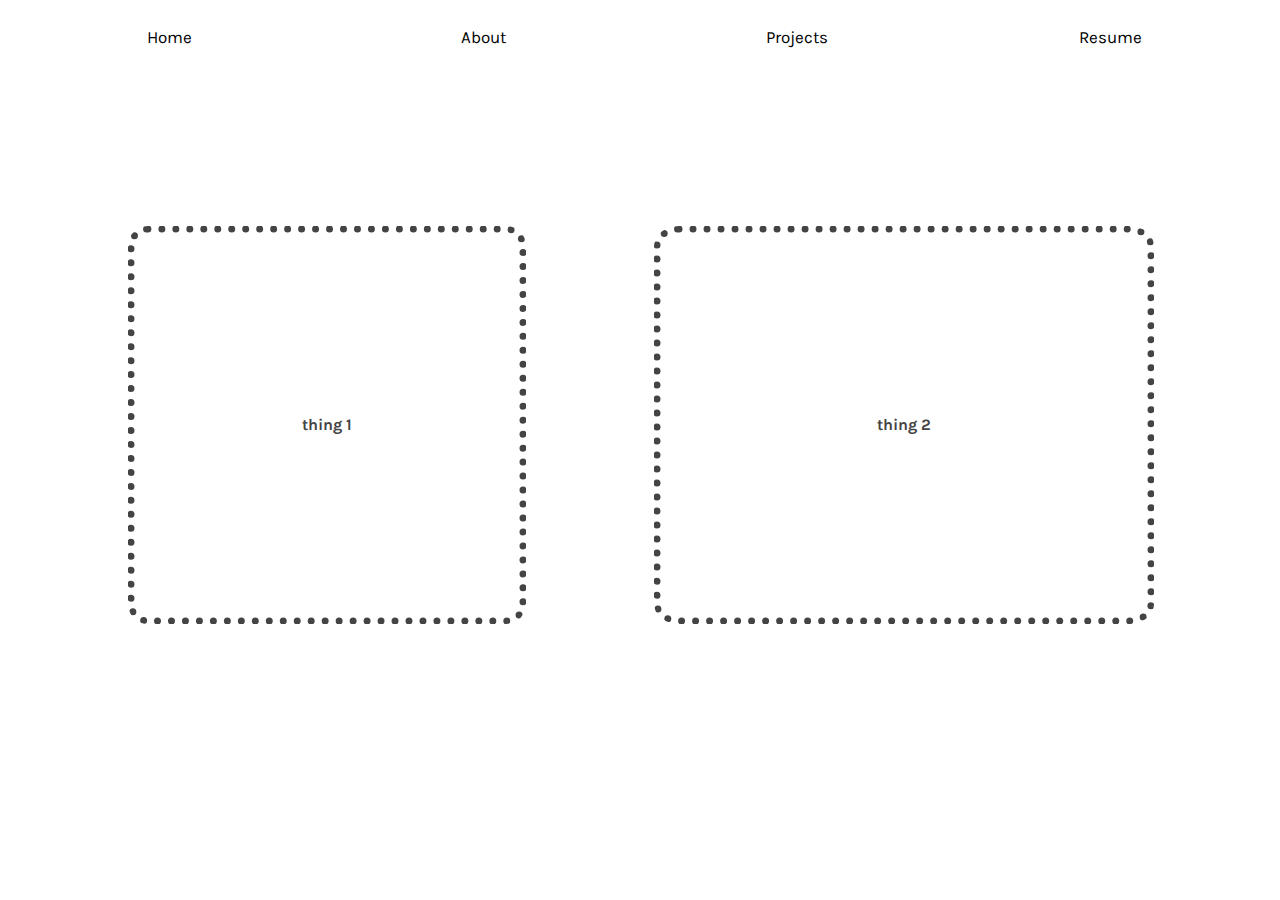
==== about.html @ d0ffed84 "initial commit" ====
<!DOCTYPE html>
<html lang="en">
<head>
    <meta charset="UTF-8">
    <meta name="viewport" content="width=device-width, initial-scale=1.0">
    <meta http-equiv="X-UA-Compatible" content="ie=edge">
    <link rel="stylesheet" href="styles.css">
    <link rel="stylesheet" href="https://cdnjs.cloudflare.com/ajax/libs/font-awesome/4.7.0/css/font-awesome.min.css">
    <link href="https://fonts.googleapis.com/css?family=Montserrat&display=swap" rel="stylesheet">
    <title>Document</title>
</head>
<body>

    <div class="topnav" id="myTopnav">
        <a href="index.html">Home</a>
        <a href="about.html">About</a>
        <a href="projects.html">Projects</a>
        <a href="Stephanie Chen Resume Summer 2020.pdf" target="_blank">Resume
        </a>
        <a href="javascript:void(0);" class="icon" onclick="myFunction()">
          <i class="fa fa-bars"></i>
        </a>
      </div>

    <div>
    <div class="flex-container">

        <div class="flex-item" style="margin: 5%; margin-left: 10%;">thing 1</div>
        <div class="flex-item" style="margin: 5%; width: 38%;">thing 2</div>
    
        </div>
    </div>
    </div>

    <div class="space">

    </div>
   
    
</body>
</html>
---- styles.css ----
@import url('https://fonts.googleapis.com/css?family=Karla&display=swap');
@import url('https://fonts.googleapis.com/css?family=Work+Sans:400,700&display=swap');

html, body, div, span, applet, object,
iframe, h1, h2, h3, h4, h5, h6, p, blockquote,
pre, a, abbr, acronym, address, big, cite,
code, del, dfn, em, img, ins, kbd, q, s, samp,
small, strike, strong, sub, sup, tt, var, b,
u, i, center, dl, dt, dd, ol, ul, li, fieldset,
form, label, legend, table, caption, tbody,
tfoot, thead, tr, th, td, article, aside,
canvas, details, embed, figure, figcaption,
footer, header, hgroup, menu, nav, output, ruby,
section, summary, time, mark, audio, video {
	font-family: 'Karla', -apple-system, BlinkMacSystemFont, "Segoe UI", "Roboto", "Oxygen",
    "Ubuntu", "Cantarell", "Fira Sans", "Droid Sans", "Helvetica Neue",
    sans-serif;
    padding: 0px;
    margin:0px;
}

article, aside, details, figcaption, figure,
footer, header, hgroup, menu, nav, section {
	display: block;}

html {
    padding: 0px;
    margin: 0px;
}

.words {
    font-size: 20px;
}

body {
    line-height: 1;
    padding: 0px;
}

ol, ul {
	list-style: none;
}

.flex-container {
    /* flex layout context */
    display: flex;
    flex-direction: row;
    flex-wrap: wrap;
    /* justify-content: space-around; */
}


.flex-item {
    margin: 1.1%;
    width: 30%;
    height: 30vw;
    margin-top: 10px;
    border-radius: 5%;
    border-style: dotted; 
    border-width: 0.2cm;

    line-height: 40px;
    color: #444444;
    font-weight: bold;
    text-align: center;
    display: flex;
    flex-direction: column;
    justify-content: center;
    transition: 0.5s;
    
}

#moody.flex-item:hover {
  background-color: #d3f6f3;
}

#mentr.flex-item:hover {
  background-color: #fee9b2;
}

#husky.flex-item:hover {
  background-color: #fbd1b7;
}


#about { 
  margin: 5%;
  width: 40%;
  margin-top: 25px;
}

.flex-item-picture {
    margin: 5%;
    width: 30%;
    height: 500px;
    margin-top: 15px;

    line-height: 100px;
    display: flex;
    flex-direction: column;
    justify-content: center;
}

.flex-item-hello {
    margin: 5%;
    width: 50%;
    height: 500px;
    margin-top: 15px;
    color: black;
    text-align: center;
    display: flex;
    flex-direction: column;
    justify-content: center;
}

.space {
    height: 100px;
}

body {
    margin: 0;
    font-family: Arial, Helvetica, sans-serif;
  }
  
  .topnav {
    margin: 1.5% 1% 2% 1%;
    overflow: hidden;
    background-color:white;
    margin-bottom: 100px;
  }
  
  .topnav a {
    float: left;
    display: block;
    color:black;
    text-align: center;
    padding-top: 10px;
    padding-bottom: 16px;
    text-decoration: none;
    font-size: 17px;
    width: 25%;
  }
  
  .topnav a:hover {
    color: goldenrod;
  }
  
  .topnav a.active {
    color: black;
    background-color: #fffbbe;
    border-radius: 2em;
  }
  
  .topnav .icon {
    display: none;
  }
  
  @media screen and (max-width: 600px) {
    .topnav a:not(:first-child) {display: none;}
    .topnav a.icon {
      float: right;
      display: block;
    }
    .flex-container {
      flex-direction: column;
    }
    .flex-item {
      width: 98%;
    }
  }
  
  @media screen and (max-width: 600px) {
    .topnav.responsive {position: relative;}
    .topnav.responsive .icon {
      position: absolute;
      right: 0;
      top: 0;
    }
    .topnav.responsive a {
      float: none;
      display: block;
      text-align: left;
    }
  }

  img {
    margin-top: 50px;
    height: 120%;
    width: 80%;
  }

  .center {
    display: block;
    margin-left: auto;
    margin-right: auto;
    background-size: cover;
  }

  .fill {
    overflow: hidden;
    background-size: contain;
    background-position: center;
    background-repeat: no-repeat;
    background-image: url('images/name.png');
    width: 100%;
    height: 200px;
  }

  .cloud {
    background-image: url('images/cloud.png');
    width: 40%;
    height: 40%;
    padding: 10px;
    overflow: hidden;
    background-size: contain;
    background-position: top right;
    background-repeat: no-repeat;
    
  }


  /* button from SASS */

  
  a {
    text-decoration: none;
    color: inherit; }
  
  .cta {
    position: relative;
    margin: auto;
    padding: 19px 22px;
    transition: all 0.2s ease; }
    .cta:before {
      content: "";
      position: absolute;
      top: 0;
      left: 0;
      display: block;
      border-radius: 28px;
      background: #fffbbe;
      width: 56px;
      height: 56px;
      transition: all 0.3s ease; }
    .cta span {
      position: relative;
      font-size: 16px;
      line-height: 18px;
      font-weight: 900;
      letter-spacing: 0.25em;
      text-transform: uppercase;
      vertical-align: middle; }
    .cta svg {
      position: relative;
      top: 0;
      margin-left: 10px;
      fill: none;
      stroke-linecap: round;
      stroke-linejoin: round;
      stroke: #111;
      stroke-width: 2;
      transform: translateX(-5px);
      transition: all 0.3s ease; }
    .cta:hover:before {
      width: 100%;
      background: #ffe196; }
    .cta:hover svg {
      transform: translateX(0); }
    .cta:active {
      transform: scale(0.96); }

      
    /* end button */

  button {
    width: 100px;
    justify-content: center;
    position: relative;
  }
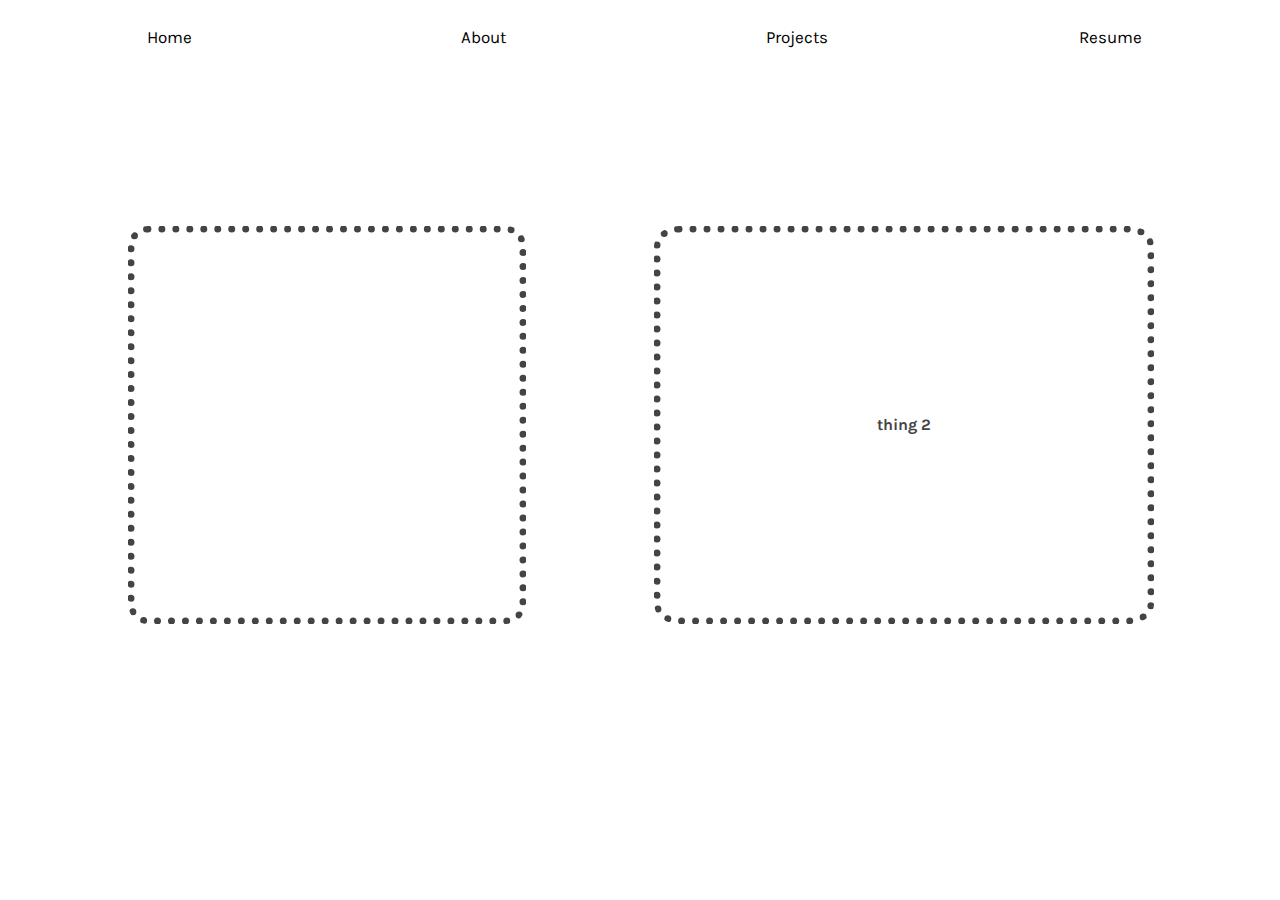
==== commit 968b56c2: "media screen 600px" ====
--- a/about.html
+++ b/about.html
@@ -25,7 +25,9 @@
     <div>
     <div class="flex-container">
 
-        <div class="flex-item" style="margin: 5%; margin-left: 10%;">thing 1</div>
+        <div class="flex-item" style="margin: 5%; margin-left: 10%;">
+        <div class="profile"></div>
+        </div>
         <div class="flex-item" style="margin: 5%; width: 38%;">thing 2</div>
     
         </div>
--- a/styles.css
+++ b/styles.css
@@ -165,8 +165,43 @@
       flex-direction: column;
     }
     .flex-item {
-      width: 98%;
-    }
+      width: 94%;
+      height: 100%;
+    }
+    .words {
+      font-size: 18px;
+    }
+    img {
+      width: 200%;
+      height: 100%;
+    }  
+    .flex-item-picture {
+      margin-top: 0px;
+      width: 80%;
+      margin-bottom: 100px;
+    }
+    .flex-item-hello {
+      width: 80%;
+      justify-content: center;
+    }
+    .flex-item-hello .hello-world {
+      text-align: center;
+      display: inline-block;
+      font-size: 13px;
+      letter-spacing: 0.8em;
+    }
+    #intro-small {
+      display: inline;
+      font-size: 16px;
+    }
+    #intro {
+      display: none;
+    }
+    
+  }
+  
+  #intro-small {
+    display: none;
   }
   
   @media screen and (max-width: 600px) {
@@ -218,6 +253,15 @@
     
   }
 
+  .profile {
+    overflow: hidden;
+    background-size: contain;
+    background-position: center;
+    background-repeat: no-repeat;
+    background-image: url('images/profile.jpg');
+    width: 100%;
+    height: 200px;
+  }
 
   /* button from SASS */
 
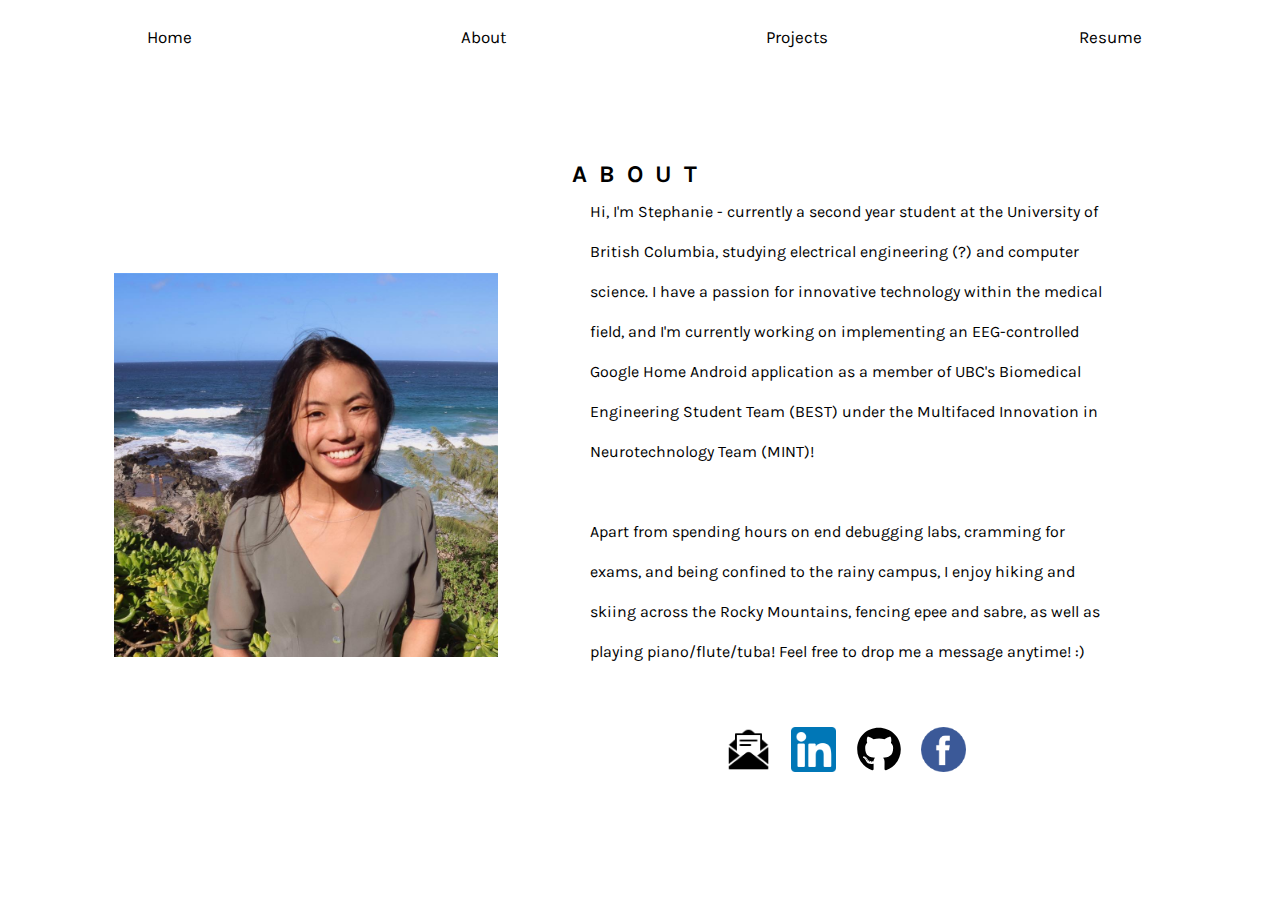
==== commit 9b156f4c: "added content to Projects page and more media screens!" ====
--- a/about.html
+++ b/about.html
@@ -5,10 +5,17 @@
     <meta name="viewport" content="width=device-width, initial-scale=1.0">
     <meta http-equiv="X-UA-Compatible" content="ie=edge">
     <link rel="stylesheet" href="styles.css">
+    <link rel="stylesheet" href="1024px.css">
+    <link rel="stylesheet" href="800px.css">
+    <link rel="stylesheet" href="600px.css">
+    <link rel="stylesheet" href="400px.css">
+
     <link rel="stylesheet" href="https://cdnjs.cloudflare.com/ajax/libs/font-awesome/4.7.0/css/font-awesome.min.css">
     <link href="https://fonts.googleapis.com/css?family=Montserrat&display=swap" rel="stylesheet">
-    <title>Document</title>
-</head>
+    <title>stephanie chen - about</title>
+    <link rel="icon" href="images/star.png">
+    <script type="text/javascript" src="script.js"></script>
+  </head>
 <body>
 
     <div class="topnav" id="myTopnav">
@@ -23,13 +30,34 @@
       </div>
 
     <div>
-    <div class="flex-container">
 
-        <div class="flex-item" style="margin: 5%; margin-left: 10%;">
+      <h2 style="text-transform: uppercase; letter-spacing: 0.5em; text-align: center; margin-bottom: 6%;">about</h2>
+
+    <div class="flex-container about">
+
+        <div class="flex-item" id="noBorder">
         <div class="profile"></div>
         </div>
-        <div class="flex-item" style="margin: 5%; width: 38%;">thing 2</div>
+        <div class="flex-item aboutPage" id="noBorder">
+
+        <div class="words" style="text-align: left; font-size: 16px; padding: 7%; width:80%;">
+          Hi, I'm Stephanie - currently a second year student at the University of British Columbia, studying electrical engineering (?)
+          and computer science. I have a passion for innovative technology within the medical field, and I'm currently working on implementing an 
+          EEG-controlled Google Home Android application as a member of UBC's Biomedical Engineering Student Team (BEST) under the Multifaced Innovation in Neurotechnology Team (MINT)!
+          <br><br>
+          Apart from spending hours on end debugging labs, cramming for exams, and being confined to the rainy campus, I enjoy hiking and skiing across the Rocky Mountains, fencing epee and sabre, 
+          as well as playing piano/flute/tuba!
+          Feel free to drop me a message anytime! :)
+        </div>
+
+        <div class = 'socialMediaDiv'>
+          <a href="mailto:stephaniejnc@outlook.com?Subject=Hey there!" target="_blank"><div class="email link"></div></a>
+          <a href="https://www.linkedin.com/in/stephaniejnc" target="_blank"><div class="linkedin link"></div></a>
+          <a href="https://github.com/stephaniejnc" target="_blank"><div class="github link"></div></a>
+          <a href="https://facebook.com/stephaniejn" target="_blank"><div class="facebook link"></div></a>
+        </div>
     
+        </div>
         </div>
     </div>
     </div>
--- a/styles.css
+++ b/styles.css
@@ -46,32 +46,85 @@
     display: flex;
     flex-direction: row;
     flex-wrap: wrap;
+    justify-content: center;
+    align-items: center;
     /* justify-content: space-around; */
 }
 
 
 .flex-item {
-    margin: 1.1%;
-    width: 30%;
-    height: 30vw;
-    margin-top: 10px;
-    border-radius: 5%;
-    border-style: dotted; 
-    border-width: 0.2cm;
-
-    line-height: 40px;
-    color: #444444;
-    font-weight: bold;
-    text-align: center;
-    display: flex;
-    flex-direction: column;
-    justify-content: center;
-    transition: 0.5s;
-    
-}
+  margin: 1.1%;
+  width: 30%;
+  height: 30vw;
+  margin-top: 10px;
+  border-radius: 5%;
+  border-color: #fee9b2;
+  border-style: double;
+  border-width: 0.2cm;
+
+  line-height: 40px;
+  text-align: center;
+  display: flex;
+  flex-direction: column;
+  justify-content: center;
+  transition: 0.5s;
+  align-items: center;
+
+}
+
+#noBorder {
+  border-style: none;
+}
+
+.link {
+  overflow: hidden;
+  background-size: contain;
+  background-position: center;
+  background-repeat: no-repeat;
+  width: 50px;
+  height: 50px;
+  margin: 10px;
+}
+
+.devpost {
+  background-image: url('http://nealrs.github.io/devpost-follow-button/icon/devpost-512.png');
+}
+
+.github {
+  background-image: url('images/github-brands.svg');
+  width: 45px;
+  height: 45px;
+}
+
+.linkedin {
+  background-image: url('images/linkedin.png');
+  width: 45px;
+  height: 45px;
+}
+
+.email {
+  background-image: url('images/email.png');
+  width: 45px;
+  height: 45px;
+}
+
+.facebook {
+  background-image: url('images/facebook.png');
+  width: 45px;
+  height: 45px;
+}
+
+#moody, #mentr, #husky {
+  color: #444444;
+  border-style: double; 
+  border-color: #fee9b2;
+  font-weight: bold;
+}
+
 
 #moody.flex-item:hover {
-  background-color: #d3f6f3;
+  background-color: #fee9b2;
+  /* background-color: #d3f6f3; */
 }
 
 #mentr.flex-item:hover {
@@ -79,7 +132,8 @@
 }
 
 #husky.flex-item:hover {
-  background-color: #fbd1b7;
+  background-color: #fee9b2;
+  /* background-color: #fbd1b7; */
 }
 
 
@@ -87,6 +141,10 @@
   margin: 5%;
   width: 40%;
   margin-top: 25px;
+}
+
+.aboutPage {
+  width: 50%;
 }
 
 .flex-item-picture {
@@ -111,6 +169,16 @@
     display: flex;
     flex-direction: column;
     justify-content: center;
+}
+
+.fill {
+  overflow: hidden;
+  background-size: contain;
+  background-position: center;
+  background-repeat: no-repeat;
+  background-image: url('images/name.png');
+  width: auto;
+  height: 200px;
 }
 
 .space {
@@ -147,75 +215,16 @@
   
   .topnav a.active {
     color: black;
-    background-color: #fffbbe;
     border-radius: 2em;
+    text-decoration: underline;
   }
   
   .topnav .icon {
     display: none;
   }
-  
-  @media screen and (max-width: 600px) {
-    .topnav a:not(:first-child) {display: none;}
-    .topnav a.icon {
-      float: right;
-      display: block;
-    }
-    .flex-container {
-      flex-direction: column;
-    }
-    .flex-item {
-      width: 94%;
-      height: 100%;
-    }
-    .words {
-      font-size: 18px;
-    }
-    img {
-      width: 200%;
-      height: 100%;
-    }  
-    .flex-item-picture {
-      margin-top: 0px;
-      width: 80%;
-      margin-bottom: 100px;
-    }
-    .flex-item-hello {
-      width: 80%;
-      justify-content: center;
-    }
-    .flex-item-hello .hello-world {
-      text-align: center;
-      display: inline-block;
-      font-size: 13px;
-      letter-spacing: 0.8em;
-    }
-    #intro-small {
-      display: inline;
-      font-size: 16px;
-    }
-    #intro {
-      display: none;
-    }
-    
-  }
-  
+
   #intro-small {
     display: none;
-  }
-  
-  @media screen and (max-width: 600px) {
-    .topnav.responsive {position: relative;}
-    .topnav.responsive .icon {
-      position: absolute;
-      right: 0;
-      top: 0;
-    }
-    .topnav.responsive a {
-      float: none;
-      display: block;
-      text-align: left;
-    }
   }
 
   img {
@@ -231,16 +240,6 @@
     background-size: cover;
   }
 
-  .fill {
-    overflow: hidden;
-    background-size: contain;
-    background-position: center;
-    background-repeat: no-repeat;
-    background-image: url('images/name.png');
-    width: 100%;
-    height: 200px;
-  }
-
   .cloud {
     background-image: url('images/cloud.png');
     width: 40%;
@@ -259,12 +258,53 @@
     background-position: center;
     background-repeat: no-repeat;
     background-image: url('images/profile.jpg');
+    width: 120%;
+    height: 150%;
+  }
+
+  .socialMediaDiv {
+    display: flex;
+    flex-direction: row;
+    justify-content: center;
+    align-items: center;
+    width: 100%
+  }
+
+  .mentrPic {
+    overflow: hidden;
+    background-size: contain;
+    background-position: center;
+    background-repeat: no-repeat;
+    background-image: url('images/mentr.png');
+    width: 50%;
+    height: 100%;
+  }
+
+  .moodyPic {
+    overflow: hidden;
+    background-size: contain;
+    background-position: center;
+    background-repeat: no-repeat;
+    background-image: url('images/moody.png');
+    /* width: 100%;
+    height: 100%; */
     width: 100%;
-    height: 200px;
+    height: 100%;
+    object-fit: fill;
+  }
+
+  .moodyProjectBox {
+    margin: 5%;
+    border-color: #c9daf9;
+  }
+
+  .mentrMedia, .moodyMedia, .huskyMedia {
+    flex-direction: row;
+    width: 38%;
   }
 
   /* button from SASS */
-
+  
   
   a {
     text-decoration: none;
@@ -320,4 +360,6 @@
     width: 100px;
     justify-content: center;
     position: relative;
-  }+  }
+
+  --- a/1024px.css
+++ b/1024px.css
@@ -0,0 +1,25 @@
+@media screen and (max-width: 1025px) {
+
+    .words {
+        font-size: 14px;
+    }
+
+    .flex-item {
+        width: 40%;
+    }
+
+    .profile {
+        background-size: cover;
+        height: 400px;
+    }
+
+    .about {
+        flex-direction: column;
+    }
+
+    .aboutPage {
+        width: 80%;
+        margin-top: 15%;
+    }
+
+}--- a/800px.css
+++ b/800px.css
@@ -0,0 +1,123 @@
+@media screen and (max-width: 800px) {
+    .topnav a:not(:first-child) {display: none;}
+    .topnav a.icon {
+      float: right;
+      display: block;
+    }
+
+    .topnav {
+        margin-bottom: 5%;
+    }
+    .flex-container {
+      flex-direction: column;
+      text-align: center;
+    }
+
+    .flex-item {
+      width: 94%;
+      height: 100%;
+      margin-top: 5%;
+      margin-bottom: 5%;
+
+    }
+
+    .profile {
+        background-size: contain;
+        height: 275px;
+      }
+
+    .words {
+      font-size: 16px;
+    }
+
+    img {
+      width: 100%;
+      height: 100%;
+    }  
+
+    .flex-item-picture {
+      margin-top: 0px;
+      width: 80%;
+      margin-bottom: 100px;
+      display: inline-block;
+    }
+
+    .flex-item-hello {
+      width: 94%;
+      height: 400px;
+      margin-left: 3%;
+      margin-right: 3%;
+      margin-bottom: 0%;
+      align-items: center;
+      /* display: inline-block; */
+    }
+
+    div {
+      background-size: contain;
+    }
+
+    .space {
+        height: 0px;
+    }
+
+    #intro {
+        margin-top: 5%;
+        margin-bottom: 5%;
+    }
+
+    .fill {
+      overflow: hidden;
+      background-position: center;
+      background-repeat: no-repeat;
+      background-image: url('images/name.png');
+      width: 80%;
+    }
+
+    .flex-item-hello .hello-world {
+      text-align: center;
+      display: inline-block;
+      font-size: 13px;
+      letter-spacing: 0.8em;
+    }
+
+    .topnav.responsive {
+      position: relative;
+    }
+    .topnav.responsive .icon {
+      position: absolute;
+      right: 0;
+      top: 0;
+    }
+    .topnav.responsive a {
+      float: none;
+      display: block;
+      text-align: left;
+      margin-left: 8%;
+    }
+
+    .mentrPic {
+        overflow: hidden;
+        background-size: contain;
+        background-position: center;
+        background-repeat: no-repeat;
+        background-image: url('images/mentr.png');
+        width: 600px;
+        height: 700px;
+    }
+  
+    .mentrMedia, .moodyMedia, .huskyMedia {
+        width: 92%;
+    }
+  
+    .mentrMedia {
+        flex-direction: row;
+    }
+  
+    .moodyProject {
+        flex-direction: column-reverse;
+    }
+  
+    .moodyProjectBox {
+        margin: 0%;
+    }
+  }--- a/600px.css
+++ b/600px.css
@@ -0,0 +1,123 @@
+@media screen and (max-width: 600px) {
+    .topnav a:not(:first-child) {display: none;}
+    .topnav a.icon {
+      float: right;
+      display: block;
+    }
+
+    .topnav {
+        margin-bottom: 5%;
+    }
+    .flex-container {
+      flex-direction: column;
+      text-align: center;
+    }
+
+    .flex-item {
+      width: 94%;
+      height: 100%;
+      margin-top: 5%;
+      margin-bottom: 5%;
+
+    }
+
+    .profile {
+        background-size: contain;
+        height: 275px;
+      }
+
+    .words {
+      font-size: 16px;
+    }
+
+    img {
+      width: 100%;
+      height: 100%;
+    }  
+
+    .flex-item-picture {
+      margin-top: 0px;
+      width: 80%;
+      margin-bottom: 100px;
+      display: inline-block;
+    }
+
+    .flex-item-hello {
+      width: 94%;
+      height: 400px;
+      margin-left: 3%;
+      margin-right: 3%;
+      margin-bottom: 0%;
+      align-items: center;
+      /* display: inline-block; */
+    }
+
+    div {
+      background-size: contain;
+    }
+
+    .space {
+        height: 0px;
+    }
+
+    #intro {
+        margin-top: 5%;
+        margin-bottom: 5%;
+    }
+
+    .fill {
+      overflow: hidden;
+      background-position: center;
+      background-repeat: no-repeat;
+      background-image: url('images/name.png');
+      width: 80%;
+    }
+
+    .flex-item-hello .hello-world {
+      text-align: center;
+      display: inline-block;
+      font-size: 13px;
+      letter-spacing: 0.8em;
+    }
+
+    .topnav.responsive {
+      position: relative;
+    }
+    .topnav.responsive .icon {
+      position: absolute;
+      right: 0;
+      top: 0;
+    }
+    .topnav.responsive a {
+      float: none;
+      display: block;
+      text-align: left;
+      margin-left: 8%;
+    }
+
+    .mentrPic {
+        overflow: hidden;
+        background-size: contain;
+        background-position: center;
+        background-repeat: no-repeat;
+        background-image: url('images/mentr.png');
+        width: 200px;
+        height: 400px;
+    }
+  
+    .mentrMedia, .moodyMedia, .huskyMedia {
+        width: 92%;
+    }
+  
+    .mentrMedia {
+        flex-direction: row;
+    }
+  
+    .moodyProject {
+        flex-direction: column-reverse;
+    }
+  
+    .moodyProjectBox {
+        margin: 0%;
+    }
+  }--- a/400px.css
+++ b/400px.css
@@ -0,0 +1,125 @@
+@media screen and (max-width: 400px) {
+    .topnav a:not(:first-child) {display: none;}
+    .topnav a.icon {
+      float: right;
+      display: block;
+    }
+
+    .topnav {
+        margin-bottom: 5%;
+    }
+    .flex-container {
+      flex-direction: column;
+      text-align: center;
+      align-items: center;
+    }
+    .flex-item {
+      width: 92%;
+      height: 100%;
+      margin-top: 5%;
+      margin-bottom: 5%;
+      line-height: 30px;
+
+    }
+
+    .profile {
+      background-size: contain;
+      height: 200px;
+    }
+
+    .words {
+      font-size: 15px;
+    }
+
+    img {
+      width: 100%;
+      height: 100%;
+    }  
+
+    .flex-item-picture {
+      margin-top: 0px;
+      width: 80%;
+      margin-bottom: 100px;
+      display: inline-block;
+    }
+
+    .flex-item-hello {
+      width: 94%;
+      height: 400px;
+      margin-left: 3%;
+      margin-right: 3%;
+      margin-bottom: 0%;
+      align-items: center;
+      /* display: inline-block; */
+    }
+
+    div {
+      background-size: contain;
+    }
+
+    #intro {
+        margin-top: 0%;
+        margin-bottom: 10%;
+    }
+
+    .fill {
+      overflow: hidden;
+      background-position: center;
+      background-repeat: no-repeat;
+      background-image: url('images/name.png');
+      width: 80%;
+    }
+
+    .flex-item-hello .hello-world {
+      text-align: center;
+      display: inline-block;
+      font-size: 12px;
+      letter-spacing: 0.4em;
+    }
+
+    .space {
+      height: 0px;
+    }
+
+    .topnav.responsive {
+      position: relative;
+    }
+    .topnav.responsive .icon {
+      position: absolute;
+      right: 0;
+      top: 0;
+    }
+    .topnav.responsive a {
+      float: none;
+      display: block;
+      text-align: left;
+      margin-left: 8%;
+    }
+
+    .mentrPic {
+      overflow: hidden;
+      background-size: contain;
+      background-position: center;
+      background-repeat: no-repeat;
+      background-image: url('images/mentr.png');
+      width: 200px;
+      height: 400px;
+    }
+
+    .mentrMedia, .moodyMedia, .huskyMedia {
+      width: 92%;
+    }
+
+    .mentrMedia {
+      flex-direction: row;
+    }
+
+    .moodyProject {
+      flex-direction: column-reverse;
+    }
+
+    .moodyProjectBox {
+      margin: 0%;
+    }
+
+  }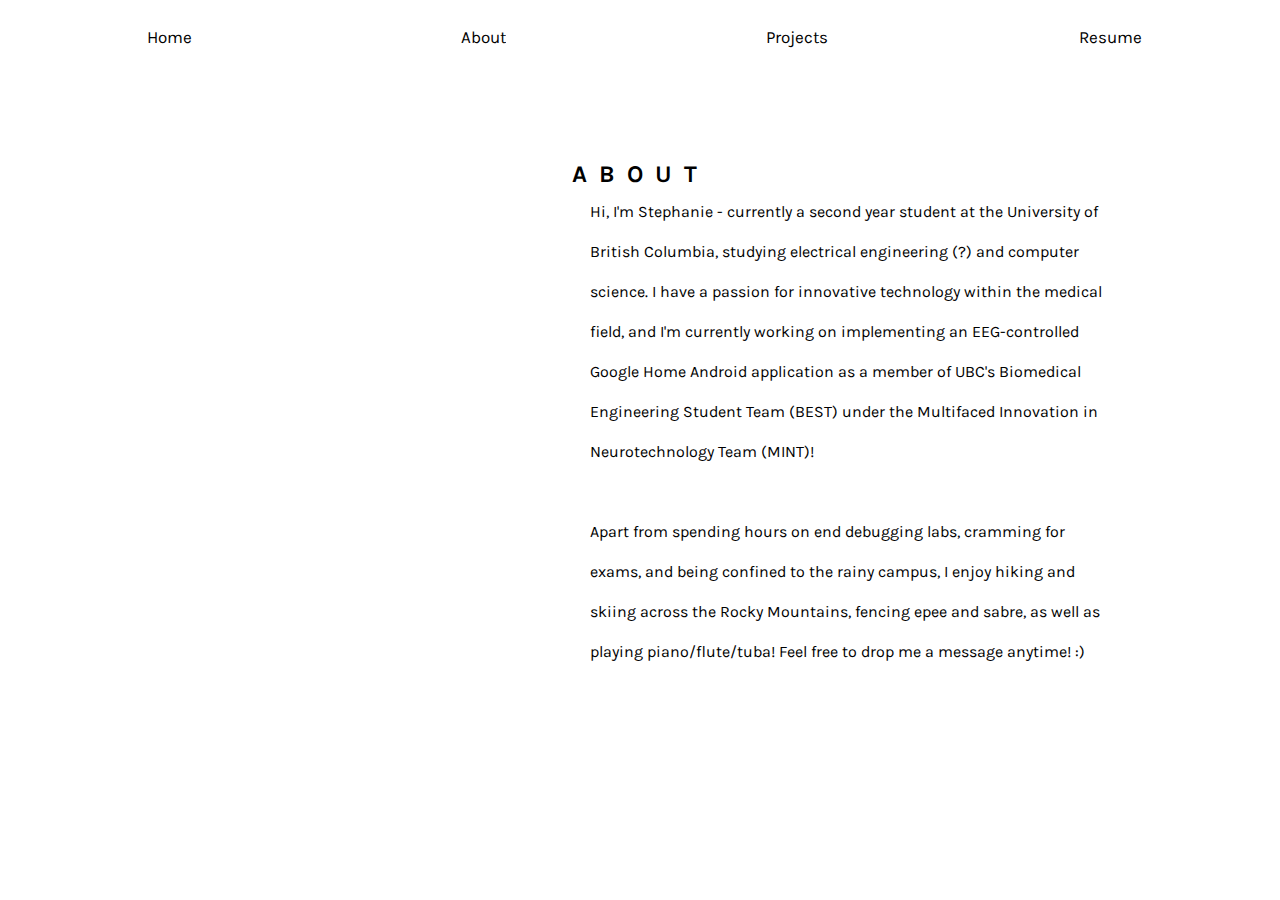
==== commit 35a555f6: "added css folder" ====
--- a/about.html
+++ b/about.html
@@ -4,11 +4,11 @@
     <meta charset="UTF-8">
     <meta name="viewport" content="width=device-width, initial-scale=1.0">
     <meta http-equiv="X-UA-Compatible" content="ie=edge">
-    <link rel="stylesheet" href="styles.css">
-    <link rel="stylesheet" href="1024px.css">
-    <link rel="stylesheet" href="800px.css">
-    <link rel="stylesheet" href="600px.css">
-    <link rel="stylesheet" href="400px.css">
+    <link rel="stylesheet" href="css/styles.css">
+    <link rel="stylesheet" href="css/1024px.css">
+    <link rel="stylesheet" href="css/800px.css">
+    <link rel="stylesheet" href="css/600px.css">
+    <link rel="stylesheet" href="css/400px.css">
 
     <link rel="stylesheet" href="https://cdnjs.cloudflare.com/ajax/libs/font-awesome/4.7.0/css/font-awesome.min.css">
     <link href="https://fonts.googleapis.com/css?family=Montserrat&display=swap" rel="stylesheet">
--- a/css/styles.css
+++ b/css/styles.css
@@ -0,0 +1,365 @@
+@import url('https://fonts.googleapis.com/css?family=Karla&display=swap');
+@import url('https://fonts.googleapis.com/css?family=Work+Sans:400,700&display=swap');
+
+html, body, div, span, applet, object,
+iframe, h1, h2, h3, h4, h5, h6, p, blockquote,
+pre, a, abbr, acronym, address, big, cite,
+code, del, dfn, em, img, ins, kbd, q, s, samp,
+small, strike, strong, sub, sup, tt, var, b,
+u, i, center, dl, dt, dd, ol, ul, li, fieldset,
+form, label, legend, table, caption, tbody,
+tfoot, thead, tr, th, td, article, aside,
+canvas, details, embed, figure, figcaption,
+footer, header, hgroup, menu, nav, output, ruby,
+section, summary, time, mark, audio, video {
+	font-family: 'Karla', -apple-system, BlinkMacSystemFont, "Segoe UI", "Roboto", "Oxygen",
+    "Ubuntu", "Cantarell", "Fira Sans", "Droid Sans", "Helvetica Neue",
+    sans-serif;
+    padding: 0px;
+    margin:0px;
+}
+
+article, aside, details, figcaption, figure,
+footer, header, hgroup, menu, nav, section {
+	display: block;}
+
+html {
+    padding: 0px;
+    margin: 0px;
+}
+
+.words {
+    font-size: 20px;
+}
+
+body {
+    line-height: 1;
+    padding: 0px;
+}
+
+ol, ul {
+	list-style: none;
+}
+
+.flex-container {
+    /* flex layout context */
+    display: flex;
+    flex-direction: row;
+    flex-wrap: wrap;
+    justify-content: center;
+    align-items: center;
+    /* justify-content: space-around; */
+}
+
+
+.flex-item {
+  margin: 1.1%;
+  width: 30%;
+  height: 30vw;
+  margin-top: 10px;
+  border-radius: 5%;
+  border-color: #fee9b2;
+  border-style: double;
+  border-width: 0.2cm;
+
+  line-height: 40px;
+  text-align: center;
+  display: flex;
+  flex-direction: column;
+  justify-content: center;
+  transition: 0.5s;
+  align-items: center;
+
+}
+
+#noBorder {
+  border-style: none;
+}
+
+.link {
+  overflow: hidden;
+  background-size: contain;
+  background-position: center;
+  background-repeat: no-repeat;
+  width: 50px;
+  height: 50px;
+  margin: 10px;
+}
+
+.devpost {
+  background-image: url('http://nealrs.github.io/devpost-follow-button/icon/devpost-512.png');
+}
+
+.github {
+  background-image: url('images/github-brands.svg');
+  width: 45px;
+  height: 45px;
+}
+
+.linkedin {
+  background-image: url('images/linkedin.png');
+  width: 45px;
+  height: 45px;
+}
+
+.email {
+  background-image: url('images/email.png');
+  width: 45px;
+  height: 45px;
+}
+
+.facebook {
+  background-image: url('images/facebook.png');
+  width: 45px;
+  height: 45px;
+}
+
+#moody, #mentr, #husky {
+  color: #444444;
+  border-style: double; 
+  border-color: #fee9b2;
+  font-weight: bold;
+}
+
+
+#moody.flex-item:hover {
+  background-color: #fee9b2;
+  /* background-color: #d3f6f3; */
+}
+
+#mentr.flex-item:hover {
+  background-color: #fee9b2;
+}
+
+#husky.flex-item:hover {
+  background-color: #fee9b2;
+  /* background-color: #fbd1b7; */
+}
+
+
+#about { 
+  margin: 5%;
+  width: 40%;
+  margin-top: 25px;
+}
+
+.aboutPage {
+  width: 50%;
+}
+
+.flex-item-picture {
+    margin: 5%;
+    width: 30%;
+    height: 500px;
+    margin-top: 15px;
+
+    line-height: 100px;
+    display: flex;
+    flex-direction: column;
+    justify-content: center;
+}
+
+.flex-item-hello {
+    margin: 5%;
+    width: 50%;
+    height: 500px;
+    margin-top: 15px;
+    color: black;
+    text-align: center;
+    display: flex;
+    flex-direction: column;
+    justify-content: center;
+}
+
+.fill {
+  overflow: hidden;
+  background-size: contain;
+  background-position: center;
+  background-repeat: no-repeat;
+  background-image: url('images/name.png');
+  width: auto;
+  height: 200px;
+}
+
+.space {
+    height: 100px;
+}
+
+body {
+    margin: 0;
+    font-family: Arial, Helvetica, sans-serif;
+  }
+  
+  .topnav {
+    margin: 1.5% 1% 2% 1%;
+    overflow: hidden;
+    background-color:white;
+    margin-bottom: 100px;
+  }
+  
+  .topnav a {
+    float: left;
+    display: block;
+    color:black;
+    text-align: center;
+    padding-top: 10px;
+    padding-bottom: 16px;
+    text-decoration: none;
+    font-size: 17px;
+    width: 25%;
+  }
+  
+  .topnav a:hover {
+    color: goldenrod;
+  }
+  
+  .topnav a.active {
+    color: black;
+    border-radius: 2em;
+    text-decoration: underline;
+  }
+  
+  .topnav .icon {
+    display: none;
+  }
+
+  #intro-small {
+    display: none;
+  }
+
+  img {
+    margin-top: 50px;
+    height: 120%;
+    width: 80%;
+  }
+
+  .center {
+    display: block;
+    margin-left: auto;
+    margin-right: auto;
+    background-size: cover;
+  }
+
+  .cloud {
+    background-image: url('images/cloud.png');
+    width: 40%;
+    height: 40%;
+    padding: 10px;
+    overflow: hidden;
+    background-size: contain;
+    background-position: top right;
+    background-repeat: no-repeat;
+    
+  }
+
+  .profile {
+    overflow: hidden;
+    background-size: contain;
+    background-position: center;
+    background-repeat: no-repeat;
+    background-image: url('images/profile.jpg');
+    width: 120%;
+    height: 150%;
+  }
+
+  .socialMediaDiv {
+    display: flex;
+    flex-direction: row;
+    justify-content: center;
+    align-items: center;
+    width: 100%
+  }
+
+  .mentrPic {
+    overflow: hidden;
+    background-size: contain;
+    background-position: center;
+    background-repeat: no-repeat;
+    background-image: url('images/mentr.png');
+    width: 50%;
+    height: 100%;
+  }
+
+  .moodyPic {
+    overflow: hidden;
+    background-size: contain;
+    background-position: center;
+    background-repeat: no-repeat;
+    background-image: url('images/moody.png');
+    /* width: 100%;
+    height: 100%; */
+    width: 100%;
+    height: 100%;
+    object-fit: fill;
+  }
+
+  .moodyProjectBox {
+    margin: 5%;
+    border-color: #c9daf9;
+  }
+
+  .mentrMedia, .moodyMedia, .huskyMedia {
+    flex-direction: row;
+    width: 38%;
+  }
+
+  /* button from SASS */
+  
+  
+  a {
+    text-decoration: none;
+    color: inherit; }
+  
+  .cta {
+    position: relative;
+    margin: auto;
+    padding: 19px 22px;
+    transition: all 0.2s ease; }
+    .cta:before {
+      content: "";
+      position: absolute;
+      top: 0;
+      left: 0;
+      display: block;
+      border-radius: 28px;
+      background: #fffbbe;
+      width: 56px;
+      height: 56px;
+      transition: all 0.3s ease; }
+    .cta span {
+      position: relative;
+      font-size: 16px;
+      line-height: 18px;
+      font-weight: 900;
+      letter-spacing: 0.25em;
+      text-transform: uppercase;
+      vertical-align: middle; }
+    .cta svg {
+      position: relative;
+      top: 0;
+      margin-left: 10px;
+      fill: none;
+      stroke-linecap: round;
+      stroke-linejoin: round;
+      stroke: #111;
+      stroke-width: 2;
+      transform: translateX(-5px);
+      transition: all 0.3s ease; }
+    .cta:hover:before {
+      width: 100%;
+      background: #ffe196; }
+    .cta:hover svg {
+      transform: translateX(0); }
+    .cta:active {
+      transform: scale(0.96); }
+
+      
+    /* end button */
+
+  button {
+    width: 100px;
+    justify-content: center;
+    position: relative;
+  }
+
+  --- a/css/1024px.css
+++ b/css/1024px.css
@@ -0,0 +1,25 @@
+@media screen and (max-width: 1025px) {
+
+    .words {
+        font-size: 14px;
+    }
+
+    .flex-item {
+        width: 40%;
+    }
+
+    .profile {
+        background-size: cover;
+        height: 400px;
+    }
+
+    .about {
+        flex-direction: column;
+    }
+
+    .aboutPage {
+        width: 80%;
+        margin-top: 15%;
+    }
+
+}--- a/css/800px.css
+++ b/css/800px.css
@@ -0,0 +1,123 @@
+@media screen and (max-width: 800px) {
+    .topnav a:not(:first-child) {display: none;}
+    .topnav a.icon {
+      float: right;
+      display: block;
+    }
+
+    .topnav {
+        margin-bottom: 5%;
+    }
+    .flex-container {
+      flex-direction: column;
+      text-align: center;
+    }
+
+    .flex-item {
+      width: 94%;
+      height: 100%;
+      margin-top: 5%;
+      margin-bottom: 5%;
+
+    }
+
+    .profile {
+        background-size: contain;
+        height: 275px;
+      }
+
+    .words {
+      font-size: 16px;
+    }
+
+    img {
+      width: 100%;
+      height: 100%;
+    }  
+
+    .flex-item-picture {
+      margin-top: 0px;
+      width: 80%;
+      margin-bottom: 100px;
+      display: inline-block;
+    }
+
+    .flex-item-hello {
+      width: 94%;
+      height: 400px;
+      margin-left: 3%;
+      margin-right: 3%;
+      margin-bottom: 0%;
+      align-items: center;
+      /* display: inline-block; */
+    }
+
+    div {
+      background-size: contain;
+    }
+
+    .space {
+        height: 0px;
+    }
+
+    #intro {
+        margin-top: 5%;
+        margin-bottom: 5%;
+    }
+
+    .fill {
+      overflow: hidden;
+      background-position: center;
+      background-repeat: no-repeat;
+      background-image: url('images/name.png');
+      width: 80%;
+    }
+
+    .flex-item-hello .hello-world {
+      text-align: center;
+      display: inline-block;
+      font-size: 13px;
+      letter-spacing: 0.8em;
+    }
+
+    .topnav.responsive {
+      position: relative;
+    }
+    .topnav.responsive .icon {
+      position: absolute;
+      right: 0;
+      top: 0;
+    }
+    .topnav.responsive a {
+      float: none;
+      display: block;
+      text-align: left;
+      margin-left: 8%;
+    }
+
+    .mentrPic {
+        overflow: hidden;
+        background-size: contain;
+        background-position: center;
+        background-repeat: no-repeat;
+        background-image: url('images/mentr.png');
+        width: 600px;
+        height: 700px;
+    }
+  
+    .mentrMedia, .moodyMedia, .huskyMedia {
+        width: 92%;
+    }
+  
+    .mentrMedia {
+        flex-direction: row;
+    }
+  
+    .moodyProject {
+        flex-direction: column-reverse;
+    }
+  
+    .moodyProjectBox {
+        margin: 0%;
+    }
+  }--- a/css/600px.css
+++ b/css/600px.css
@@ -0,0 +1,123 @@
+@media screen and (max-width: 600px) {
+    .topnav a:not(:first-child) {display: none;}
+    .topnav a.icon {
+      float: right;
+      display: block;
+    }
+
+    .topnav {
+        margin-bottom: 5%;
+    }
+    .flex-container {
+      flex-direction: column;
+      text-align: center;
+    }
+
+    .flex-item {
+      width: 94%;
+      height: 100%;
+      margin-top: 5%;
+      margin-bottom: 5%;
+
+    }
+
+    .profile {
+        background-size: contain;
+        height: 275px;
+      }
+
+    .words {
+      font-size: 16px;
+    }
+
+    img {
+      width: 100%;
+      height: 100%;
+    }  
+
+    .flex-item-picture {
+      margin-top: 0px;
+      width: 80%;
+      margin-bottom: 100px;
+      display: inline-block;
+    }
+
+    .flex-item-hello {
+      width: 94%;
+      height: 400px;
+      margin-left: 3%;
+      margin-right: 3%;
+      margin-bottom: 0%;
+      align-items: center;
+      /* display: inline-block; */
+    }
+
+    div {
+      background-size: contain;
+    }
+
+    .space {
+        height: 0px;
+    }
+
+    #intro {
+        margin-top: 5%;
+        margin-bottom: 5%;
+    }
+
+    .fill {
+      overflow: hidden;
+      background-position: center;
+      background-repeat: no-repeat;
+      background-image: url('images/name.png');
+      width: 80%;
+    }
+
+    .flex-item-hello .hello-world {
+      text-align: center;
+      display: inline-block;
+      font-size: 13px;
+      letter-spacing: 0.8em;
+    }
+
+    .topnav.responsive {
+      position: relative;
+    }
+    .topnav.responsive .icon {
+      position: absolute;
+      right: 0;
+      top: 0;
+    }
+    .topnav.responsive a {
+      float: none;
+      display: block;
+      text-align: left;
+      margin-left: 8%;
+    }
+
+    .mentrPic {
+        overflow: hidden;
+        background-size: contain;
+        background-position: center;
+        background-repeat: no-repeat;
+        background-image: url('images/mentr.png');
+        width: 200px;
+        height: 400px;
+    }
+  
+    .mentrMedia, .moodyMedia, .huskyMedia {
+        width: 92%;
+    }
+  
+    .mentrMedia {
+        flex-direction: row;
+    }
+  
+    .moodyProject {
+        flex-direction: column-reverse;
+    }
+  
+    .moodyProjectBox {
+        margin: 0%;
+    }
+  }--- a/css/400px.css
+++ b/css/400px.css
@@ -0,0 +1,125 @@
+@media screen and (max-width: 400px) {
+    .topnav a:not(:first-child) {display: none;}
+    .topnav a.icon {
+      float: right;
+      display: block;
+    }
+
+    .topnav {
+        margin-bottom: 5%;
+    }
+    .flex-container {
+      flex-direction: column;
+      text-align: center;
+      align-items: center;
+    }
+    .flex-item {
+      width: 92%;
+      height: 100%;
+      margin-top: 5%;
+      margin-bottom: 5%;
+      line-height: 30px;
+
+    }
+
+    .profile {
+      background-size: contain;
+      height: 200px;
+    }
+
+    .words {
+      font-size: 15px;
+    }
+
+    img {
+      width: 100%;
+      height: 100%;
+    }  
+
+    .flex-item-picture {
+      margin-top: 0px;
+      width: 80%;
+      margin-bottom: 100px;
+      display: inline-block;
+    }
+
+    .flex-item-hello {
+      width: 94%;
+      height: 400px;
+      margin-left: 3%;
+      margin-right: 3%;
+      margin-bottom: 0%;
+      align-items: center;
+      /* display: inline-block; */
+    }
+
+    div {
+      background-size: contain;
+    }
+
+    #intro {
+        margin-top: 0%;
+        margin-bottom: 10%;
+    }
+
+    .fill {
+      overflow: hidden;
+      background-position: center;
+      background-repeat: no-repeat;
+      background-image: url('images/name.png');
+      width: 80%;
+    }
+
+    .flex-item-hello .hello-world {
+      text-align: center;
+      display: inline-block;
+      font-size: 12px;
+      letter-spacing: 0.4em;
+    }
+
+    .space {
+      height: 0px;
+    }
+
+    .topnav.responsive {
+      position: relative;
+    }
+    .topnav.responsive .icon {
+      position: absolute;
+      right: 0;
+      top: 0;
+    }
+    .topnav.responsive a {
+      float: none;
+      display: block;
+      text-align: left;
+      margin-left: 8%;
+    }
+
+    .mentrPic {
+      overflow: hidden;
+      background-size: contain;
+      background-position: center;
+      background-repeat: no-repeat;
+      background-image: url('images/mentr.png');
+      width: 200px;
+      height: 400px;
+    }
+
+    .mentrMedia, .moodyMedia, .huskyMedia {
+      width: 92%;
+    }
+
+    .mentrMedia {
+      flex-direction: row;
+    }
+
+    .moodyProject {
+      flex-direction: column-reverse;
+    }
+
+    .moodyProjectBox {
+      margin: 0%;
+    }
+
+  }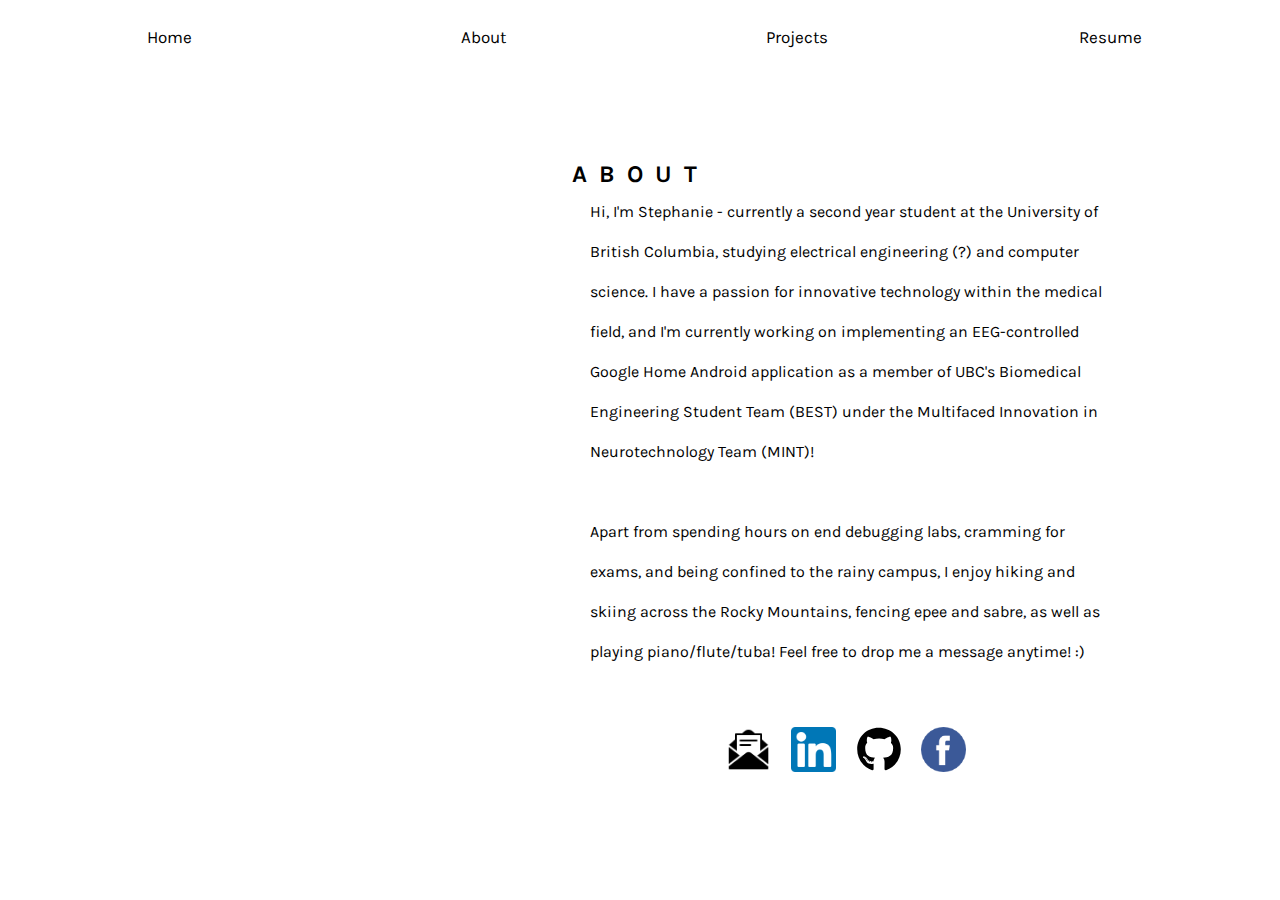
==== commit e1997ccd: "temporarily remove css folder" ====
--- a/about.html
+++ b/about.html
@@ -4,11 +4,11 @@
     <meta charset="UTF-8">
     <meta name="viewport" content="width=device-width, initial-scale=1.0">
     <meta http-equiv="X-UA-Compatible" content="ie=edge">
-    <link rel="stylesheet" href="css/styles.css">
-    <link rel="stylesheet" href="css/1024px.css">
-    <link rel="stylesheet" href="css/800px.css">
-    <link rel="stylesheet" href="css/600px.css">
-    <link rel="stylesheet" href="css/400px.css">
+    <link rel="stylesheet" href="styles.css">
+    <link rel="stylesheet" href="1024px.css">
+    <link rel="stylesheet" href="800px.css">
+    <link rel="stylesheet" href="600px.css">
+    <link rel="stylesheet" href="400px.css">
 
     <link rel="stylesheet" href="https://cdnjs.cloudflare.com/ajax/libs/font-awesome/4.7.0/css/font-awesome.min.css">
     <link href="https://fonts.googleapis.com/css?family=Montserrat&display=swap" rel="stylesheet">
--- a/styles.css
+++ b/styles.css
@@ -0,0 +1,365 @@
+@import url('https://fonts.googleapis.com/css?family=Karla&display=swap');
+@import url('https://fonts.googleapis.com/css?family=Work+Sans:400,700&display=swap');
+
+html, body, div, span, applet, object,
+iframe, h1, h2, h3, h4, h5, h6, p, blockquote,
+pre, a, abbr, acronym, address, big, cite,
+code, del, dfn, em, img, ins, kbd, q, s, samp,
+small, strike, strong, sub, sup, tt, var, b,
+u, i, center, dl, dt, dd, ol, ul, li, fieldset,
+form, label, legend, table, caption, tbody,
+tfoot, thead, tr, th, td, article, aside,
+canvas, details, embed, figure, figcaption,
+footer, header, hgroup, menu, nav, output, ruby,
+section, summary, time, mark, audio, video {
+	font-family: 'Karla', -apple-system, BlinkMacSystemFont, "Segoe UI", "Roboto", "Oxygen",
+    "Ubuntu", "Cantarell", "Fira Sans", "Droid Sans", "Helvetica Neue",
+    sans-serif;
+    padding: 0px;
+    margin:0px;
+}
+
+article, aside, details, figcaption, figure,
+footer, header, hgroup, menu, nav, section {
+	display: block;}
+
+html {
+    padding: 0px;
+    margin: 0px;
+}
+
+.words {
+    font-size: 20px;
+}
+
+body {
+    line-height: 1;
+    padding: 0px;
+}
+
+ol, ul {
+	list-style: none;
+}
+
+.flex-container {
+    /* flex layout context */
+    display: flex;
+    flex-direction: row;
+    flex-wrap: wrap;
+    justify-content: center;
+    align-items: center;
+    /* justify-content: space-around; */
+}
+
+
+.flex-item {
+  margin: 1.1%;
+  width: 30%;
+  height: 30vw;
+  margin-top: 10px;
+  border-radius: 5%;
+  border-color: #fee9b2;
+  border-style: double;
+  border-width: 0.2cm;
+
+  line-height: 40px;
+  text-align: center;
+  display: flex;
+  flex-direction: column;
+  justify-content: center;
+  transition: 0.5s;
+  align-items: center;
+
+}
+
+#noBorder {
+  border-style: none;
+}
+
+.link {
+  overflow: hidden;
+  background-size: contain;
+  background-position: center;
+  background-repeat: no-repeat;
+  width: 50px;
+  height: 50px;
+  margin: 10px;
+}
+
+.devpost {
+  background-image: url('http://nealrs.github.io/devpost-follow-button/icon/devpost-512.png');
+}
+
+.github {
+  background-image: url('images/github-brands.svg');
+  width: 45px;
+  height: 45px;
+}
+
+.linkedin {
+  background-image: url('images/linkedin.png');
+  width: 45px;
+  height: 45px;
+}
+
+.email {
+  background-image: url('images/email.png');
+  width: 45px;
+  height: 45px;
+}
+
+.facebook {
+  background-image: url('images/facebook.png');
+  width: 45px;
+  height: 45px;
+}
+
+#moody, #mentr, #husky {
+  color: #444444;
+  border-style: double; 
+  border-color: #fee9b2;
+  font-weight: bold;
+}
+
+
+#moody.flex-item:hover {
+  background-color: #fee9b2;
+  /* background-color: #d3f6f3; */
+}
+
+#mentr.flex-item:hover {
+  background-color: #fee9b2;
+}
+
+#husky.flex-item:hover {
+  background-color: #fee9b2;
+  /* background-color: #fbd1b7; */
+}
+
+
+#about { 
+  margin: 5%;
+  width: 40%;
+  margin-top: 25px;
+}
+
+.aboutPage {
+  width: 50%;
+}
+
+.flex-item-picture {
+    margin: 5%;
+    width: 30%;
+    height: 500px;
+    margin-top: 15px;
+
+    line-height: 100px;
+    display: flex;
+    flex-direction: column;
+    justify-content: center;
+}
+
+.flex-item-hello {
+    margin: 5%;
+    width: 50%;
+    height: 500px;
+    margin-top: 15px;
+    color: black;
+    text-align: center;
+    display: flex;
+    flex-direction: column;
+    justify-content: center;
+}
+
+.fill {
+  overflow: hidden;
+  background-size: contain;
+  background-position: center;
+  background-repeat: no-repeat;
+  background-image: url('images/name.png');
+  width: auto;
+  height: 200px;
+}
+
+.space {
+    height: 100px;
+}
+
+body {
+    margin: 0;
+    font-family: Arial, Helvetica, sans-serif;
+  }
+  
+  .topnav {
+    margin: 1.5% 1% 2% 1%;
+    overflow: hidden;
+    background-color:white;
+    margin-bottom: 100px;
+  }
+  
+  .topnav a {
+    float: left;
+    display: block;
+    color:black;
+    text-align: center;
+    padding-top: 10px;
+    padding-bottom: 16px;
+    text-decoration: none;
+    font-size: 17px;
+    width: 25%;
+  }
+  
+  .topnav a:hover {
+    color: goldenrod;
+  }
+  
+  .topnav a.active {
+    color: black;
+    border-radius: 2em;
+    text-decoration: underline;
+  }
+  
+  .topnav .icon {
+    display: none;
+  }
+
+  #intro-small {
+    display: none;
+  }
+
+  img {
+    margin-top: 50px;
+    height: 120%;
+    width: 80%;
+  }
+
+  .center {
+    display: block;
+    margin-left: auto;
+    margin-right: auto;
+    background-size: cover;
+  }
+
+  .cloud {
+    background-image: url('images/cloud.png');
+    width: 40%;
+    height: 40%;
+    padding: 10px;
+    overflow: hidden;
+    background-size: contain;
+    background-position: top right;
+    background-repeat: no-repeat;
+    
+  }
+
+  .profile {
+    overflow: hidden;
+    background-size: contain;
+    background-position: center;
+    background-repeat: no-repeat;
+    background-image: url('images/profile.JPG');
+    width: 120%;
+    height: 150%;
+  }
+
+  .socialMediaDiv {
+    display: flex;
+    flex-direction: row;
+    justify-content: center;
+    align-items: center;
+    width: 100%
+  }
+
+  .mentrPic {
+    overflow: hidden;
+    background-size: contain;
+    background-position: center;
+    background-repeat: no-repeat;
+    background-image: url('images/mentr.png');
+    width: 50%;
+    height: 100%;
+  }
+
+  .moodyPic {
+    overflow: hidden;
+    background-size: contain;
+    background-position: center;
+    background-repeat: no-repeat;
+    background-image: url('images/moody.png');
+    /* width: 100%;
+    height: 100%; */
+    width: 100%;
+    height: 100%;
+    object-fit: fill;
+  }
+
+  .moodyProjectBox {
+    margin: 5%;
+    border-color: #c9daf9;
+  }
+
+  .mentrMedia, .moodyMedia, .huskyMedia {
+    flex-direction: row;
+    width: 38%;
+  }
+
+  /* button from SASS */
+  
+  
+  a {
+    text-decoration: none;
+    color: inherit; }
+  
+  .cta {
+    position: relative;
+    margin: auto;
+    padding: 19px 22px;
+    transition: all 0.2s ease; }
+    .cta:before {
+      content: "";
+      position: absolute;
+      top: 0;
+      left: 0;
+      display: block;
+      border-radius: 28px;
+      background: #fffbbe;
+      width: 56px;
+      height: 56px;
+      transition: all 0.3s ease; }
+    .cta span {
+      position: relative;
+      font-size: 16px;
+      line-height: 18px;
+      font-weight: 900;
+      letter-spacing: 0.25em;
+      text-transform: uppercase;
+      vertical-align: middle; }
+    .cta svg {
+      position: relative;
+      top: 0;
+      margin-left: 10px;
+      fill: none;
+      stroke-linecap: round;
+      stroke-linejoin: round;
+      stroke: #111;
+      stroke-width: 2;
+      transform: translateX(-5px);
+      transition: all 0.3s ease; }
+    .cta:hover:before {
+      width: 100%;
+      background: #ffe196; }
+    .cta:hover svg {
+      transform: translateX(0); }
+    .cta:active {
+      transform: scale(0.96); }
+
+      
+    /* end button */
+
+  button {
+    width: 100px;
+    justify-content: center;
+    position: relative;
+  }
+
+  --- a/1024px.css
+++ b/1024px.css
@@ -0,0 +1,25 @@
+@media screen and (max-width: 1025px) {
+
+    .words {
+        font-size: 14px;
+    }
+
+    .flex-item {
+        width: 40%;
+    }
+
+    .profile {
+        background-size: cover;
+        height: 400px;
+    }
+
+    .about {
+        flex-direction: column;
+    }
+
+    .aboutPage {
+        width: 80%;
+        margin-top: 15%;
+    }
+
+}--- a/800px.css
+++ b/800px.css
@@ -0,0 +1,123 @@
+@media screen and (max-width: 800px) {
+    .topnav a:not(:first-child) {display: none;}
+    .topnav a.icon {
+      float: right;
+      display: block;
+    }
+
+    .topnav {
+        margin-bottom: 5%;
+    }
+    .flex-container {
+      flex-direction: column;
+      text-align: center;
+    }
+
+    .flex-item {
+      width: 94%;
+      height: 100%;
+      margin-top: 5%;
+      margin-bottom: 5%;
+
+    }
+
+    .profile {
+        background-size: contain;
+        height: 275px;
+      }
+
+    .words {
+      font-size: 16px;
+    }
+
+    img {
+      width: 100%;
+      height: 100%;
+    }  
+
+    .flex-item-picture {
+      margin-top: 0px;
+      width: 80%;
+      margin-bottom: 100px;
+      display: inline-block;
+    }
+
+    .flex-item-hello {
+      width: 94%;
+      height: 400px;
+      margin-left: 3%;
+      margin-right: 3%;
+      margin-bottom: 0%;
+      align-items: center;
+      /* display: inline-block; */
+    }
+
+    div {
+      background-size: contain;
+    }
+
+    .space {
+        height: 0px;
+    }
+
+    #intro {
+        margin-top: 5%;
+        margin-bottom: 5%;
+    }
+
+    .fill {
+      overflow: hidden;
+      background-position: center;
+      background-repeat: no-repeat;
+      background-image: url('images/name.png');
+      width: 80%;
+    }
+
+    .flex-item-hello .hello-world {
+      text-align: center;
+      display: inline-block;
+      font-size: 13px;
+      letter-spacing: 0.8em;
+    }
+
+    .topnav.responsive {
+      position: relative;
+    }
+    .topnav.responsive .icon {
+      position: absolute;
+      right: 0;
+      top: 0;
+    }
+    .topnav.responsive a {
+      float: none;
+      display: block;
+      text-align: left;
+      margin-left: 8%;
+    }
+
+    .mentrPic {
+        overflow: hidden;
+        background-size: contain;
+        background-position: center;
+        background-repeat: no-repeat;
+        background-image: url('images/mentr.png');
+        width: 600px;
+        height: 700px;
+    }
+  
+    .mentrMedia, .moodyMedia, .huskyMedia {
+        width: 92%;
+    }
+  
+    .mentrMedia {
+        flex-direction: row;
+    }
+  
+    .moodyProject {
+        flex-direction: column-reverse;
+    }
+  
+    .moodyProjectBox {
+        margin: 0%;
+    }
+  }--- a/600px.css
+++ b/600px.css
@@ -0,0 +1,123 @@
+@media screen and (max-width: 600px) {
+    .topnav a:not(:first-child) {display: none;}
+    .topnav a.icon {
+      float: right;
+      display: block;
+    }
+
+    .topnav {
+        margin-bottom: 5%;
+    }
+    .flex-container {
+      flex-direction: column;
+      text-align: center;
+    }
+
+    .flex-item {
+      width: 94%;
+      height: 100%;
+      margin-top: 5%;
+      margin-bottom: 5%;
+
+    }
+
+    .profile {
+        background-size: contain;
+        height: 275px;
+      }
+
+    .words {
+      font-size: 16px;
+    }
+
+    img {
+      width: 100%;
+      height: 100%;
+    }  
+
+    .flex-item-picture {
+      margin-top: 0px;
+      width: 80%;
+      margin-bottom: 100px;
+      display: inline-block;
+    }
+
+    .flex-item-hello {
+      width: 94%;
+      height: 400px;
+      margin-left: 3%;
+      margin-right: 3%;
+      margin-bottom: 0%;
+      align-items: center;
+      /* display: inline-block; */
+    }
+
+    div {
+      background-size: contain;
+    }
+
+    .space {
+        height: 0px;
+    }
+
+    #intro {
+        margin-top: 5%;
+        margin-bottom: 5%;
+    }
+
+    .fill {
+      overflow: hidden;
+      background-position: center;
+      background-repeat: no-repeat;
+      background-image: url('images/name.png');
+      width: 80%;
+    }
+
+    .flex-item-hello .hello-world {
+      text-align: center;
+      display: inline-block;
+      font-size: 13px;
+      letter-spacing: 0.8em;
+    }
+
+    .topnav.responsive {
+      position: relative;
+    }
+    .topnav.responsive .icon {
+      position: absolute;
+      right: 0;
+      top: 0;
+    }
+    .topnav.responsive a {
+      float: none;
+      display: block;
+      text-align: left;
+      margin-left: 8%;
+    }
+
+    .mentrPic {
+        overflow: hidden;
+        background-size: contain;
+        background-position: center;
+        background-repeat: no-repeat;
+        background-image: url('images/mentr.png');
+        width: 200px;
+        height: 400px;
+    }
+  
+    .mentrMedia, .moodyMedia, .huskyMedia {
+        width: 92%;
+    }
+  
+    .mentrMedia {
+        flex-direction: row;
+    }
+  
+    .moodyProject {
+        flex-direction: column-reverse;
+    }
+  
+    .moodyProjectBox {
+        margin: 0%;
+    }
+  }--- a/400px.css
+++ b/400px.css
@@ -0,0 +1,125 @@
+@media screen and (max-width: 400px) {
+    .topnav a:not(:first-child) {display: none;}
+    .topnav a.icon {
+      float: right;
+      display: block;
+    }
+
+    .topnav {
+        margin-bottom: 5%;
+    }
+    .flex-container {
+      flex-direction: column;
+      text-align: center;
+      align-items: center;
+    }
+    .flex-item {
+      width: 92%;
+      height: 100%;
+      margin-top: 5%;
+      margin-bottom: 5%;
+      line-height: 30px;
+
+    }
+
+    .profile {
+      background-size: contain;
+      height: 200px;
+    }
+
+    .words {
+      font-size: 15px;
+    }
+
+    img {
+      width: 100%;
+      height: 100%;
+    }  
+
+    .flex-item-picture {
+      margin-top: 0px;
+      width: 80%;
+      margin-bottom: 100px;
+      display: inline-block;
+    }
+
+    .flex-item-hello {
+      width: 94%;
+      height: 400px;
+      margin-left: 3%;
+      margin-right: 3%;
+      margin-bottom: 0%;
+      align-items: center;
+      /* display: inline-block; */
+    }
+
+    div {
+      background-size: contain;
+    }
+
+    #intro {
+        margin-top: 0%;
+        margin-bottom: 10%;
+    }
+
+    .fill {
+      overflow: hidden;
+      background-position: center;
+      background-repeat: no-repeat;
+      background-image: url('images/name.png');
+      width: 80%;
+    }
+
+    .flex-item-hello .hello-world {
+      text-align: center;
+      display: inline-block;
+      font-size: 12px;
+      letter-spacing: 0.4em;
+    }
+
+    .space {
+      height: 0px;
+    }
+
+    .topnav.responsive {
+      position: relative;
+    }
+    .topnav.responsive .icon {
+      position: absolute;
+      right: 0;
+      top: 0;
+    }
+    .topnav.responsive a {
+      float: none;
+      display: block;
+      text-align: left;
+      margin-left: 8%;
+    }
+
+    .mentrPic {
+      overflow: hidden;
+      background-size: contain;
+      background-position: center;
+      background-repeat: no-repeat;
+      background-image: url('images/mentr.png');
+      width: 200px;
+      height: 400px;
+    }
+
+    .mentrMedia, .moodyMedia, .huskyMedia {
+      width: 92%;
+    }
+
+    .mentrMedia {
+      flex-direction: row;
+    }
+
+    .moodyProject {
+      flex-direction: column-reverse;
+    }
+
+    .moodyProjectBox {
+      margin: 0%;
+    }
+
+  }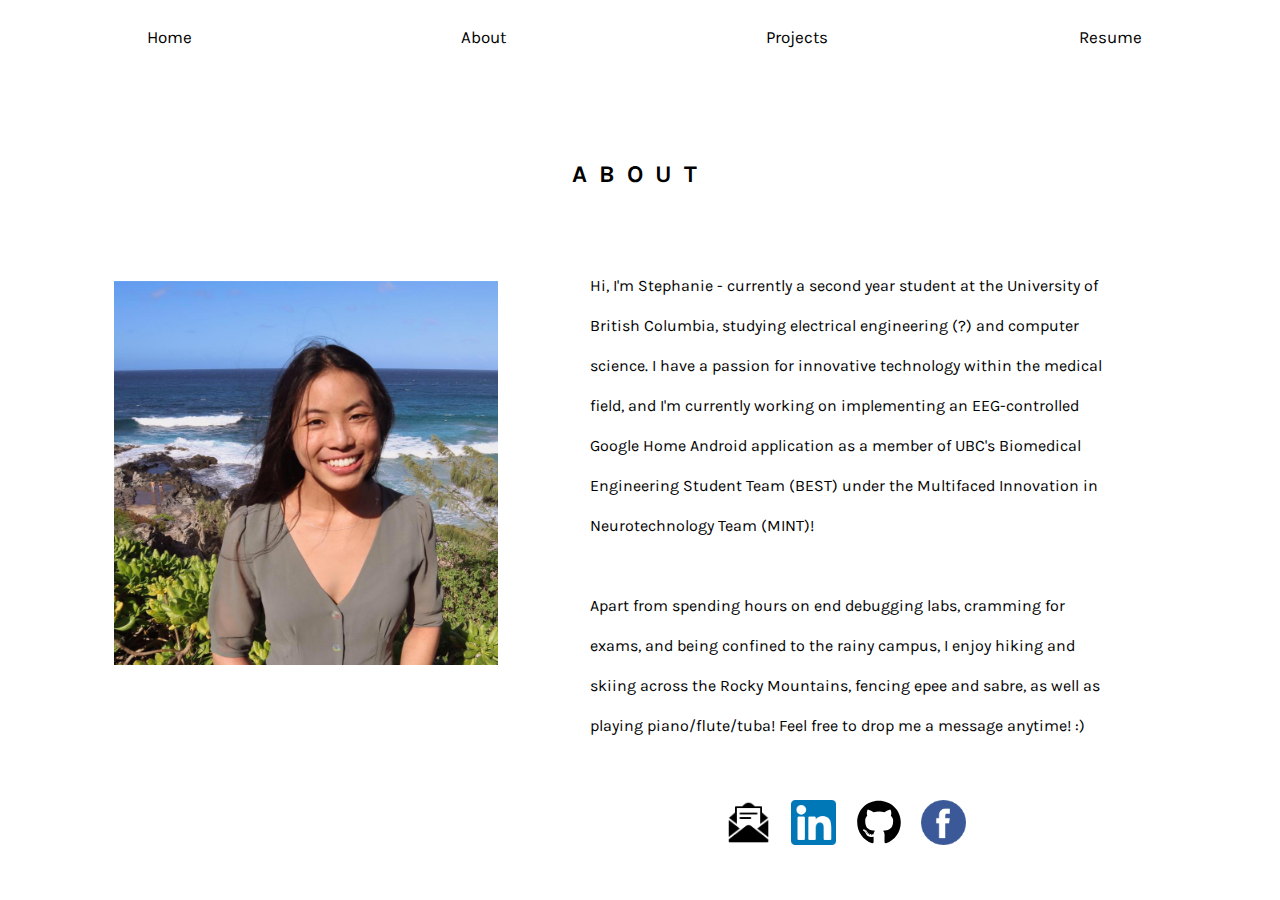
==== commit 6ebb8ea5: "animated drawing :)" ====
--- a/about.html
+++ b/about.html
@@ -31,7 +31,7 @@
 
     <div>
 
-      <h2 style="text-transform: uppercase; letter-spacing: 0.5em; text-align: center; margin-bottom: 6%;">about</h2>
+      <h2 style="text-transform: uppercase; letter-spacing: 0.5em; text-align: center; margin-bottom: 20px;">about</h2>
 
     <div class="flex-container about">
 
--- a/styles.css
+++ b/styles.css
@@ -145,6 +145,7 @@
 
 .aboutPage {
   width: 50%;
+  padding-top: 130px;
 }
 
 .flex-item-picture {
@@ -257,7 +258,7 @@
     background-size: contain;
     background-position: center;
     background-repeat: no-repeat;
-    background-image: url('images/profile.JPG');
+    background-image: url('images/profile.jpg');
     width: 120%;
     height: 150%;
   }
--- a/1024px.css
+++ b/1024px.css
@@ -19,7 +19,11 @@
 
     .aboutPage {
         width: 80%;
-        margin-top: 15%;
+        margin-top: 30px;
+    }
+
+    .socialMediaDiv {
+        padding-bottom: 8%;
     }
 
 }--- a/800px.css
+++ b/800px.css
@@ -120,4 +120,8 @@
     .moodyProjectBox {
         margin: 0%;
     }
+
+    .aboutPage {
+        padding-top: 0px;
+    }
   }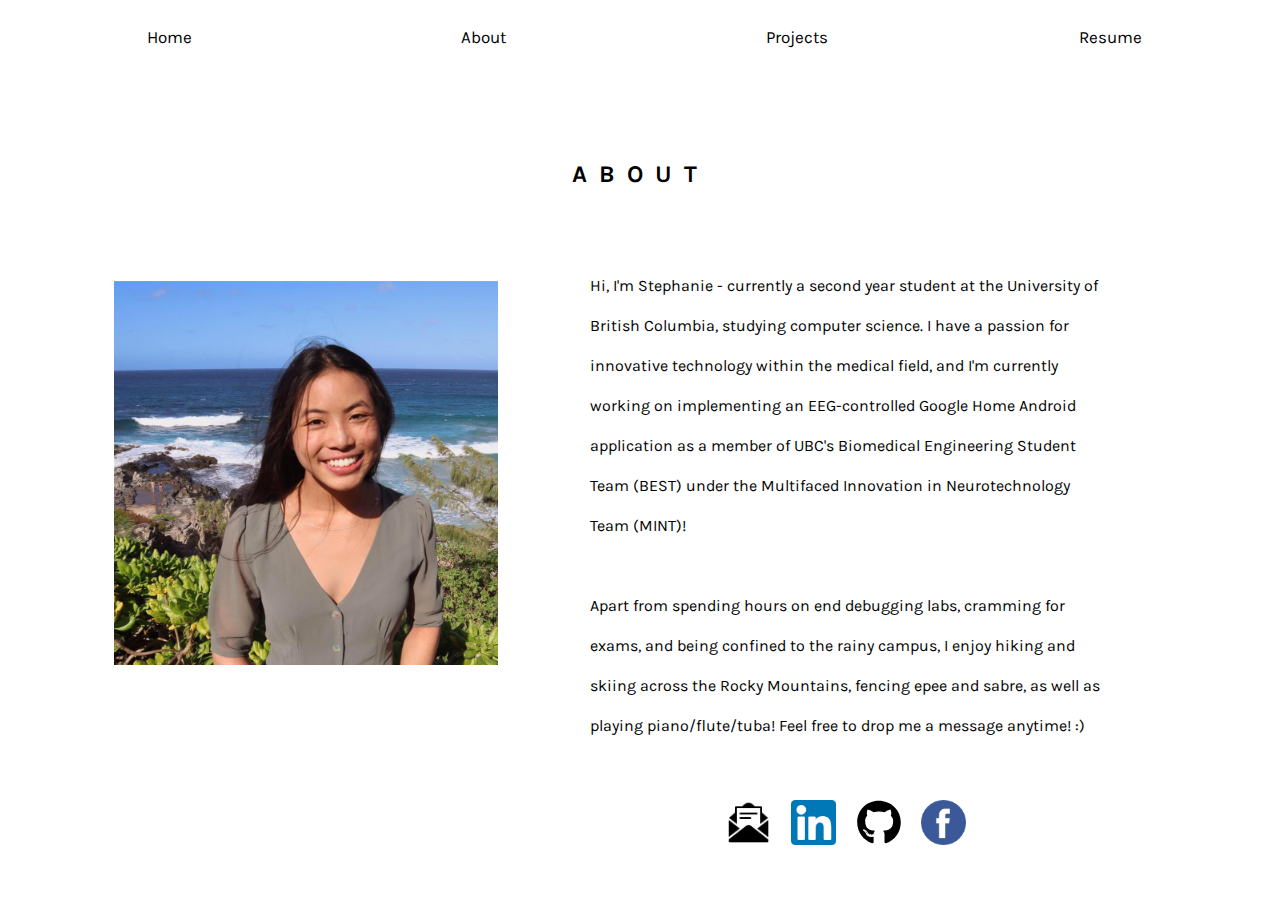
==== commit be79d8fa: "Update about.html" ====
--- a/about.html
+++ b/about.html
@@ -41,8 +41,8 @@
         <div class="flex-item aboutPage" id="noBorder">
 
         <div class="words" style="text-align: left; font-size: 16px; padding: 7%; width:80%;">
-          Hi, I'm Stephanie - currently a second year student at the University of British Columbia, studying electrical engineering (?)
-          and computer science. I have a passion for innovative technology within the medical field, and I'm currently working on implementing an 
+          Hi, I'm Stephanie - currently a second year student at the University of British Columbia, studying
+          computer science. I have a passion for innovative technology within the medical field, and I'm currently working on implementing an 
           EEG-controlled Google Home Android application as a member of UBC's Biomedical Engineering Student Team (BEST) under the Multifaced Innovation in Neurotechnology Team (MINT)!
           <br><br>
           Apart from spending hours on end debugging labs, cramming for exams, and being confined to the rainy campus, I enjoy hiking and skiing across the Rocky Mountains, fencing epee and sabre, 
@@ -68,4 +68,4 @@
    
     
 </body>
-</html>+</html>
--- a/styles.css
+++ b/styles.css
@@ -363,4 +363,4 @@
     position: relative;
   }
 
-  +  
